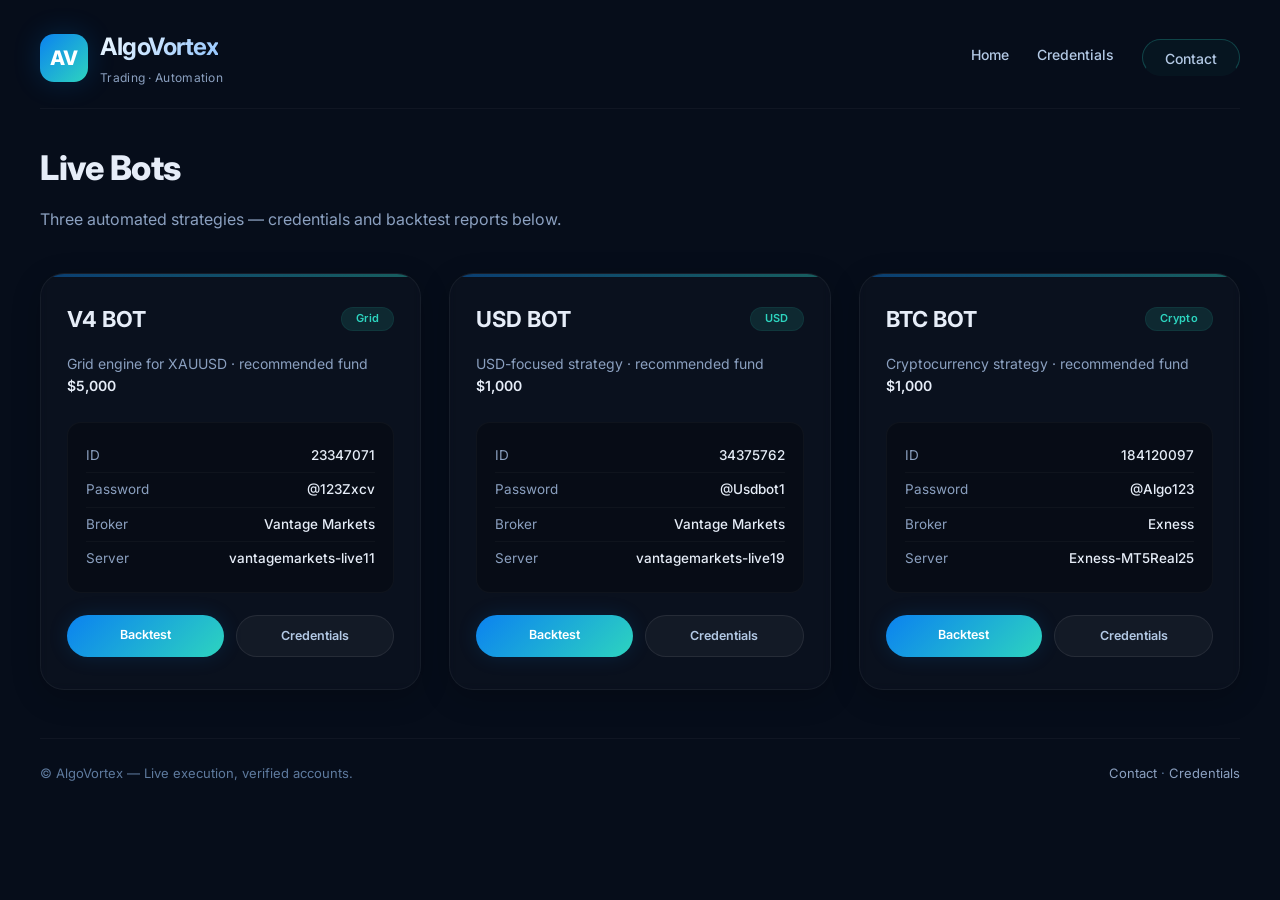
==== bots.html @ fb4f8235 "web" ====
<!DOCTYPE html>
<html lang="en">
<head>
  <meta charset="UTF-8">
  <meta name="viewport" content="width=device-width, initial-scale=1.0">
  <title>AlgoVortex · Bots</title>
  <link href="https://fonts.googleapis.com/css2?family=Inter:wght@300;400;600;700;800&display=swap" rel="stylesheet">
  <style>
    * {
      margin: 0;
      padding: 0;
      box-sizing: border-box;
    }

    body {
      background: #060d1a;
      color: #e6edf8;
      font-family: 'Inter', sans-serif;
      line-height: 1.6;
      padding: 0 20px 40px;
      min-height: 100vh;
      display: flex;
      flex-direction: column;
    }

    .container {
      max-width: 1200px;
      margin: 0 auto;
      width: 100%;
      flex: 1;
    }

    /* header / nav */
    .header {
      display: flex;
      align-items: center;
      justify-content: space-between;
      padding: 28px 0 20px;
      border-bottom: 1px solid rgba(255, 255, 255, 0.04);
      flex-wrap: wrap;
      gap: 16px;
    }

    .brand {
      display: flex;
      align-items: center;
      gap: 12px;
    }

    .brand-icon {
      width: 48px;
      height: 48px;
      background: linear-gradient(135deg, #0b82f0, #2dd4bf);
      border-radius: 14px;
      display: flex;
      align-items: center;
      justify-content: center;
      font-weight: 800;
      font-size: 20px;
      color: #fff;
      box-shadow: 0 0 28px rgba(11, 130, 240, 0.2);
    }

    .brand-text {
      font-weight: 700;
      font-size: 24px;
      letter-spacing: -0.5px;
      background: linear-gradient(135deg, #f0f9ff, #93c5fd);
      -webkit-background-clip: text;
      -webkit-text-fill-color: transparent;
      background-clip: text;
    }

    .brand-sub {
      font-size: 12px;
      color: #8ba0c0;
      display: block;
      margin-top: 2px;
      letter-spacing: 0.3px;
      -webkit-text-fill-color: #8ba0c0;
    }

    .nav-links {
      display: flex;
      gap: 28px;
      align-items: center;
      flex-wrap: wrap;
    }

    .nav-links a {
      color: #b3c9e5;
      text-decoration: none;
      font-weight: 500;
      font-size: 14px;
      transition: 0.2s;
      border-bottom: 2px solid transparent;
      padding-bottom: 4px;
    }

    .nav-links a:hover {
      color: #fff;
      border-bottom-color: #2dd4bf;
    }

    .btn-outline {
      border: 1px solid rgba(45, 212, 191, 0.25);
      padding: 8px 22px;
      border-radius: 40px;
      font-weight: 600;
      font-size: 13px;
      background: rgba(45, 212, 191, 0.04);
      transition: 0.2s;
    }

    .btn-outline:hover {
      background: rgba(45, 212, 191, 0.12);
      border-color: #2dd4bf;
      color: #fff;
    }

    /* page title */
    .page-title {
      font-size: 34px;
      font-weight: 800;
      margin: 32px 0 12px;
      letter-spacing: -0.5px;
    }

    .page-sub {
      color: #8ba0c0;
      font-size: 16px;
      margin-bottom: 40px;
    }

    /* bots grid */
    .bots-grid {
      display: grid;
      grid-template-columns: repeat(3, 1fr);
      gap: 28px;
      margin-bottom: 48px;
    }

    .bot-card {
      background: rgba(255, 255, 255, 0.02);
      border: 1px solid rgba(255, 255, 255, 0.05);
      border-radius: 24px;
      padding: 28px 26px 32px;
      transition: 0.3s;
      backdrop-filter: blur(4px);
      box-shadow: 0 8px 30px rgba(0, 0, 0, 0.2);
      display: flex;
      flex-direction: column;
      position: relative;
      overflow: hidden;
    }

    .bot-card::before {
      content: '';
      position: absolute;
      top: 0;
      left: 0;
      right: 0;
      height: 3px;
      background: linear-gradient(90deg, #0b82f0, #2dd4bf);
      opacity: 0.4;
      transition: 0.3s;
    }

    .bot-card:hover {
      transform: translateY(-6px);
      border-color: rgba(45, 212, 191, 0.15);
      box-shadow: 0 20px 50px rgba(0, 0, 0, 0.3);
    }

    .bot-card:hover::before {
      opacity: 1;
    }

    .bot-header {
      display: flex;
      align-items: center;
      justify-content: space-between;
      margin-bottom: 6px;
    }

    .bot-name {
      font-size: 22px;
      font-weight: 700;
    }

    .bot-badge {
      font-size: 11px;
      font-weight: 600;
      background: rgba(45, 212, 191, 0.12);
      color: #2dd4bf;
      padding: 2px 14px;
      border-radius: 40px;
      letter-spacing: 0.3px;
      border: 1px solid rgba(45, 212, 191, 0.08);
    }

    .bot-desc {
      color: #8ba0c0;
      font-size: 14px;
      margin: 10px 0 18px;
    }

    .bot-desc strong {
      color: #e6edf8;
      font-weight: 600;
    }

    .cred-list {
      list-style: none;
      font-size: 13.5px;
      background: rgba(0, 0, 0, 0.25);
      border-radius: 14px;
      padding: 16px 18px;
      margin: 6px 0 22px;
      border: 1px solid rgba(255, 255, 255, 0.03);
    }

    .cred-list li {
      display: flex;
      justify-content: space-between;
      padding: 6px 0;
      border-bottom: 1px solid rgba(255, 255, 255, 0.03);
    }

    .cred-list li:last-child {
      border-bottom: none;
    }

    .cred-list .label {
      color: #8ba0c0;
    }

    .cred-list .value {
      font-weight: 500;
      font-family: 'Inter', monospace;
      color: #e6edf8;
    }

    .bot-footer {
      margin-top: auto;
      display: flex;
      gap: 12px;
      flex-wrap: wrap;
    }

    .btn-sm {
      padding: 10px 18px;
      border-radius: 40px;
      font-weight: 600;
      font-size: 12.5px;
      border: none;
      cursor: pointer;
      transition: 0.2s;
      text-decoration: none;
      display: inline-block;
      text-align: center;
      flex: 1;
    }

    .btn-primary {
      background: linear-gradient(135deg, #0b82f0, #2dd4bf);
      color: #fff;
      box-shadow: 0 0 20px rgba(11, 130, 240, 0.15);
    }

    .btn-primary:hover {
      box-shadow: 0 0 32px rgba(11, 130, 240, 0.3);
      transform: scale(1.02);
    }

    .btn-outline-light {
      background: rgba(255, 255, 255, 0.04);
      border: 1px solid rgba(255, 255, 255, 0.08);
      color: #b3c9e5;
    }

    .btn-outline-light:hover {
      background: rgba(255, 255, 255, 0.08);
      color: #fff;
    }

    /* footer */
    .footer {
      margin-top: 20px;
      padding: 24px 0 10px;
      border-top: 1px solid rgba(255, 255, 255, 0.04);
      display: flex;
      justify-content: space-between;
      flex-wrap: wrap;
      gap: 16px;
      font-size: 13px;
      color: #5e7a9e;
    }

    .footer a {
      color: #8ba0c0;
      text-decoration: none;
    }

    .footer a:hover {
      color: #fff;
    }

    /* responsive */
    @media (max-width: 900px) {
      .bots-grid {
        grid-template-columns: 1fr 1fr;
      }
    }

    @media (max-width: 640px) {
      .bots-grid {
        grid-template-columns: 1fr;
      }

      .header {
        flex-direction: column;
        align-items: flex-start;
      }

      .nav-links {
        width: 100%;
        justify-content: flex-start;
        gap: 16px;
      }

      .brand-text {
        font-size: 20px;
      }

      .page-title {
        font-size: 28px;
      }
    }
  </style>
</head>
<body>
<div class="container">

  <!-- header -->
  <header class="header">
    <div class="brand">
      <div class="brand-icon">AV</div>
      <div>
        <span class="brand-text">AlgoVortex</span>
        <span class="brand-sub">Trading · Automation</span>
      </div>
    </div>
    <div class="nav-links">
      <a href="index.html">Home</a>
      <a href="CREDENTIAL.html">Credentials</a>
      <a href="CONTACT.html" class="btn-outline">Contact</a>
    </div>
  </header>

  <!-- page title -->
  <h1 class="page-title">Live Bots</h1>
  <p class="page-sub">Three automated strategies — credentials and backtest reports below.</p>

  <!-- BOTS GRID -->
  <div class="bots-grid">

    <!-- V4 BOT -->
    <div class="bot-card">
      <div class="bot-header">
        <span class="bot-name">V4 BOT</span>
        <span class="bot-badge">Grid</span>
      </div>
      <div class="bot-desc">Grid engine for XAUUSD · recommended fund <strong>$5,000</strong></div>
      <ul class="cred-list">
        <li><span class="label">ID</span><span class="value">23347071</span></li>
        <li><span class="label">Password</span><span class="value">@123Zxcv</span></li>
        <li><span class="label">Broker</span><span class="value">Vantage Markets</span></li>
        <li><span class="label">Server</span><span class="value">vantagemarkets-live11</span></li>
      </ul>
      <div class="bot-footer">
        <a href="backtest_v4.html" class="btn-sm btn-primary">Backtest</a>
        <a href="CREDENTIAL.html" class="btn-sm btn-outline-light">Credentials</a>
      </div>
    </div>

    <!-- USD BOT -->
    <div class="bot-card">
      <div class="bot-header">
        <span class="bot-name">USD BOT</span>
        <span class="bot-badge">USD</span>
      </div>
      <div class="bot-desc">USD-focused strategy · recommended fund <strong>$1,000</strong></div>
      <ul class="cred-list">
        <li><span class="label">ID</span><span class="value">34375762</span></li>
        <li><span class="label">Password</span><span class="value">@Usdbot1</span></li>
        <li><span class="label">Broker</span><span class="value">Vantage Markets</span></li>
        <li><span class="label">Server</span><span class="value">vantagemarkets-live19</span></li>
      </ul>
      <div class="bot-footer">
        <a href="backtest_usd.html" class="btn-sm btn-primary">Backtest</a>
        <a href="CREDENTIAL.html" class="btn-sm btn-outline-light">Credentials</a>
      </div>
    </div>

    <!-- BTC BOT -->
    <div class="bot-card">
      <div class="bot-header">
        <span class="bot-name">BTC BOT</span>
        <span class="bot-badge">Crypto</span>
      </div>
      <div class="bot-desc">Cryptocurrency strategy · recommended fund <strong>$1,000</strong></div>
      <ul class="cred-list">
        <li><span class="label">ID</span><span class="value">184120097</span></li>
        <li><span class="label">Password</span><span class="value">@Algo123</span></li>
        <li><span class="label">Broker</span><span class="value">Exness</span></li>
        <li><span class="label">Server</span><span class="value">Exness-MT5Real25</span></li>
      </ul>
      <div class="bot-footer">
        <a href="backtest_btc.html" class="btn-sm btn-primary">Backtest</a>
        <a href="CREDENTIAL.html" class="btn-sm btn-outline-light">Credentials</a>
      </div>
    </div>
  </div>

  <!-- footer -->
  <footer class="footer">
    <span>© AlgoVortex — Live execution, verified accounts.</span>
    <span><a href="CONTACT.html">Contact</a> · <a href="CREDENTIAL.html">Credentials</a></span>
  </footer>

</div>
</body>
</html>
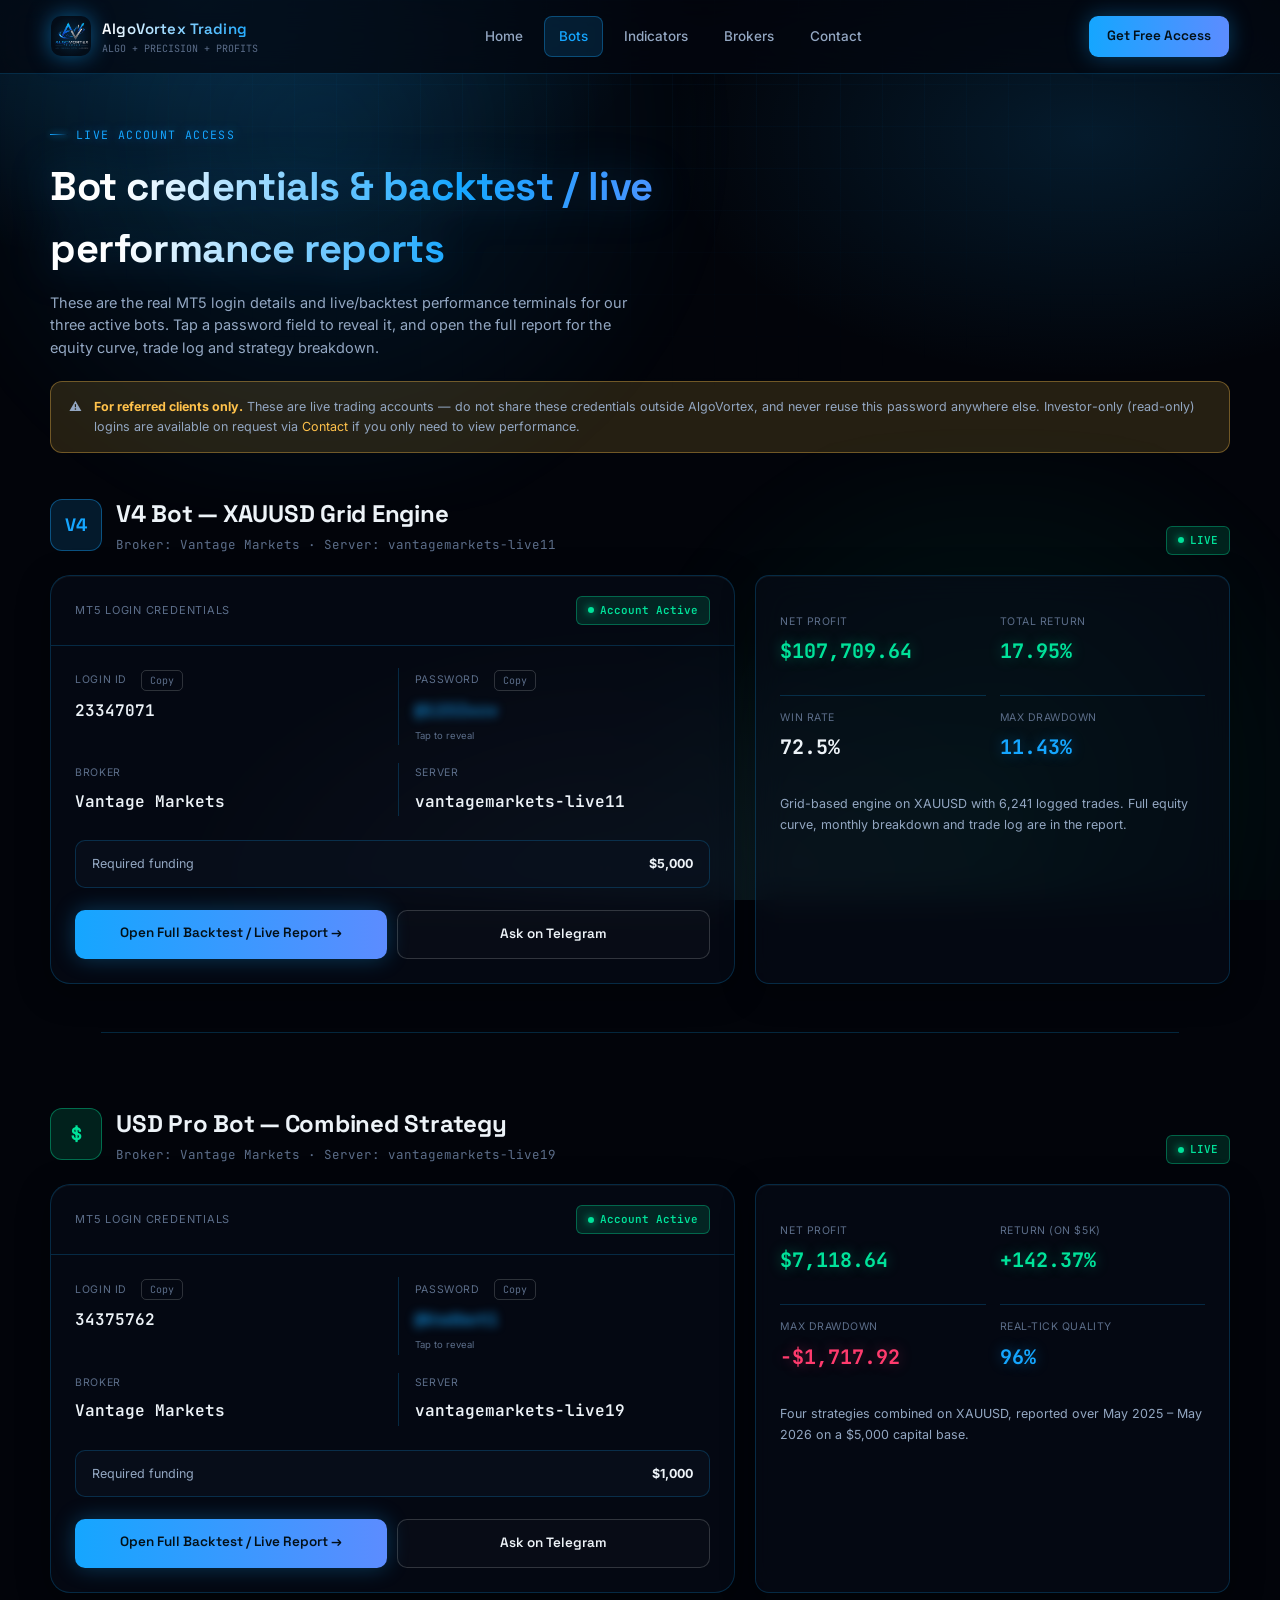
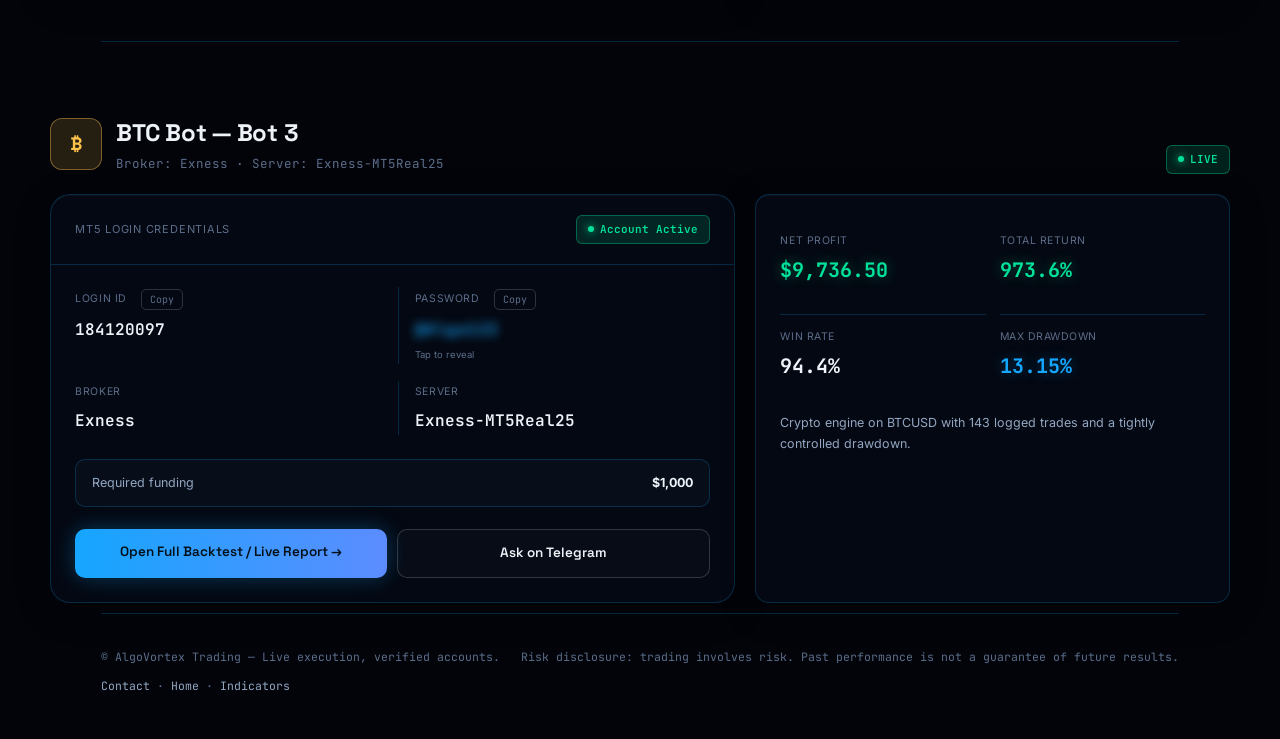
==== commit edc94d7e: "web complete" ====
--- a/bots.html
+++ b/bots.html
@@ -1,434 +1,307 @@
-<!DOCTYPE html>
+<!doctype html>
 <html lang="en">
 <head>
-  <meta charset="UTF-8">
-  <meta name="viewport" content="width=device-width, initial-scale=1.0">
-  <title>AlgoVortex · Bots</title>
-  <link href="https://fonts.googleapis.com/css2?family=Inter:wght@300;400;600;700;800&display=swap" rel="stylesheet">
-  <style>
-    * {
-      margin: 0;
-      padding: 0;
-      box-sizing: border-box;
-    }
-
-    body {
-      background: #060d1a;
-      color: #e6edf8;
-      font-family: 'Inter', sans-serif;
-      line-height: 1.6;
-      padding: 0 20px 40px;
-      min-height: 100vh;
-      display: flex;
-      flex-direction: column;
-    }
-
-    .container {
-      max-width: 1200px;
-      margin: 0 auto;
-      width: 100%;
-      flex: 1;
-    }
-
-    /* header / nav */
-    .header {
-      display: flex;
-      align-items: center;
-      justify-content: space-between;
-      padding: 28px 0 20px;
-      border-bottom: 1px solid rgba(255, 255, 255, 0.04);
-      flex-wrap: wrap;
-      gap: 16px;
-    }
-
-    .brand {
-      display: flex;
-      align-items: center;
-      gap: 12px;
-    }
-
-    .brand-icon {
-      width: 48px;
-      height: 48px;
-      background: linear-gradient(135deg, #0b82f0, #2dd4bf);
-      border-radius: 14px;
-      display: flex;
-      align-items: center;
-      justify-content: center;
-      font-weight: 800;
-      font-size: 20px;
-      color: #fff;
-      box-shadow: 0 0 28px rgba(11, 130, 240, 0.2);
-    }
-
-    .brand-text {
-      font-weight: 700;
-      font-size: 24px;
-      letter-spacing: -0.5px;
-      background: linear-gradient(135deg, #f0f9ff, #93c5fd);
-      -webkit-background-clip: text;
-      -webkit-text-fill-color: transparent;
-      background-clip: text;
-    }
-
-    .brand-sub {
-      font-size: 12px;
-      color: #8ba0c0;
-      display: block;
-      margin-top: 2px;
-      letter-spacing: 0.3px;
-      -webkit-text-fill-color: #8ba0c0;
-    }
-
-    .nav-links {
-      display: flex;
-      gap: 28px;
-      align-items: center;
-      flex-wrap: wrap;
-    }
-
-    .nav-links a {
-      color: #b3c9e5;
-      text-decoration: none;
-      font-weight: 500;
-      font-size: 14px;
-      transition: 0.2s;
-      border-bottom: 2px solid transparent;
-      padding-bottom: 4px;
-    }
-
-    .nav-links a:hover {
-      color: #fff;
-      border-bottom-color: #2dd4bf;
-    }
-
-    .btn-outline {
-      border: 1px solid rgba(45, 212, 191, 0.25);
-      padding: 8px 22px;
-      border-radius: 40px;
-      font-weight: 600;
-      font-size: 13px;
-      background: rgba(45, 212, 191, 0.04);
-      transition: 0.2s;
-    }
-
-    .btn-outline:hover {
-      background: rgba(45, 212, 191, 0.12);
-      border-color: #2dd4bf;
-      color: #fff;
-    }
-
-    /* page title */
-    .page-title {
-      font-size: 34px;
-      font-weight: 800;
-      margin: 32px 0 12px;
-      letter-spacing: -0.5px;
-    }
-
-    .page-sub {
-      color: #8ba0c0;
-      font-size: 16px;
-      margin-bottom: 40px;
-    }
-
-    /* bots grid */
-    .bots-grid {
-      display: grid;
-      grid-template-columns: repeat(3, 1fr);
-      gap: 28px;
-      margin-bottom: 48px;
-    }
-
-    .bot-card {
-      background: rgba(255, 255, 255, 0.02);
-      border: 1px solid rgba(255, 255, 255, 0.05);
-      border-radius: 24px;
-      padding: 28px 26px 32px;
-      transition: 0.3s;
-      backdrop-filter: blur(4px);
-      box-shadow: 0 8px 30px rgba(0, 0, 0, 0.2);
-      display: flex;
-      flex-direction: column;
-      position: relative;
-      overflow: hidden;
-    }
-
-    .bot-card::before {
-      content: '';
-      position: absolute;
-      top: 0;
-      left: 0;
-      right: 0;
-      height: 3px;
-      background: linear-gradient(90deg, #0b82f0, #2dd4bf);
-      opacity: 0.4;
-      transition: 0.3s;
-    }
-
-    .bot-card:hover {
-      transform: translateY(-6px);
-      border-color: rgba(45, 212, 191, 0.15);
-      box-shadow: 0 20px 50px rgba(0, 0, 0, 0.3);
-    }
-
-    .bot-card:hover::before {
-      opacity: 1;
-    }
-
-    .bot-header {
-      display: flex;
-      align-items: center;
-      justify-content: space-between;
-      margin-bottom: 6px;
-    }
-
-    .bot-name {
-      font-size: 22px;
-      font-weight: 700;
-    }
-
-    .bot-badge {
-      font-size: 11px;
-      font-weight: 600;
-      background: rgba(45, 212, 191, 0.12);
-      color: #2dd4bf;
-      padding: 2px 14px;
-      border-radius: 40px;
-      letter-spacing: 0.3px;
-      border: 1px solid rgba(45, 212, 191, 0.08);
-    }
-
-    .bot-desc {
-      color: #8ba0c0;
-      font-size: 14px;
-      margin: 10px 0 18px;
-    }
-
-    .bot-desc strong {
-      color: #e6edf8;
-      font-weight: 600;
-    }
-
-    .cred-list {
-      list-style: none;
-      font-size: 13.5px;
-      background: rgba(0, 0, 0, 0.25);
-      border-radius: 14px;
-      padding: 16px 18px;
-      margin: 6px 0 22px;
-      border: 1px solid rgba(255, 255, 255, 0.03);
-    }
-
-    .cred-list li {
-      display: flex;
-      justify-content: space-between;
-      padding: 6px 0;
-      border-bottom: 1px solid rgba(255, 255, 255, 0.03);
-    }
-
-    .cred-list li:last-child {
-      border-bottom: none;
-    }
-
-    .cred-list .label {
-      color: #8ba0c0;
-    }
-
-    .cred-list .value {
-      font-weight: 500;
-      font-family: 'Inter', monospace;
-      color: #e6edf8;
-    }
-
-    .bot-footer {
-      margin-top: auto;
-      display: flex;
-      gap: 12px;
-      flex-wrap: wrap;
-    }
-
-    .btn-sm {
-      padding: 10px 18px;
-      border-radius: 40px;
-      font-weight: 600;
-      font-size: 12.5px;
-      border: none;
-      cursor: pointer;
-      transition: 0.2s;
-      text-decoration: none;
-      display: inline-block;
-      text-align: center;
-      flex: 1;
-    }
-
-    .btn-primary {
-      background: linear-gradient(135deg, #0b82f0, #2dd4bf);
-      color: #fff;
-      box-shadow: 0 0 20px rgba(11, 130, 240, 0.15);
-    }
-
-    .btn-primary:hover {
-      box-shadow: 0 0 32px rgba(11, 130, 240, 0.3);
-      transform: scale(1.02);
-    }
-
-    .btn-outline-light {
-      background: rgba(255, 255, 255, 0.04);
-      border: 1px solid rgba(255, 255, 255, 0.08);
-      color: #b3c9e5;
-    }
-
-    .btn-outline-light:hover {
-      background: rgba(255, 255, 255, 0.08);
-      color: #fff;
-    }
-
-    /* footer */
-    .footer {
-      margin-top: 20px;
-      padding: 24px 0 10px;
-      border-top: 1px solid rgba(255, 255, 255, 0.04);
-      display: flex;
-      justify-content: space-between;
-      flex-wrap: wrap;
-      gap: 16px;
-      font-size: 13px;
-      color: #5e7a9e;
-    }
-
-    .footer a {
-      color: #8ba0c0;
-      text-decoration: none;
-    }
-
-    .footer a:hover {
-      color: #fff;
-    }
-
-    /* responsive */
-    @media (max-width: 900px) {
-      .bots-grid {
-        grid-template-columns: 1fr 1fr;
-      }
-    }
-
-    @media (max-width: 640px) {
-      .bots-grid {
-        grid-template-columns: 1fr;
-      }
-
-      .header {
-        flex-direction: column;
-        align-items: flex-start;
-      }
-
-      .nav-links {
-        width: 100%;
-        justify-content: flex-start;
-        gap: 16px;
-      }
-
-      .brand-text {
-        font-size: 20px;
-      }
-
-      .page-title {
-        font-size: 28px;
-      }
-    }
-  </style>
+<meta charset="UTF-8">
+<meta name="viewport" content="width=device-width, initial-scale=1.0">
+<title>Live Bots &amp; Credentials — AlgoVortex Trading</title>
+<meta name="description" content="Live account credentials and backtest / performance reports for AlgoVortex Trading's three automated bots.">
+<link rel="icon" type="image/png" href="assets/logo.png">
+<link rel="preconnect" href="https://fonts.googleapis.com">
+<link href="https://fonts.googleapis.com/css2?family=Space+Grotesk:wght@400;500;600;700&family=Inter:wght@400;500;600;700&family=JetBrains+Mono:wght@400;500;600;700&display=swap" rel="stylesheet">
+<link rel="stylesheet" href="assets/theme.css">
+<style>
+  .page-head{padding:52px 0 8px;}
+  .page-head h1{font-size:clamp(28px,4vw,40px);max-width:680px;
+    background:linear-gradient(90deg,#fff 10%,var(--blue) 60%,var(--purple) 100%);
+    -webkit-background-clip:text;background-clip:text;color:transparent;
+    filter:drop-shadow(0 0 22px rgba(21,166,255,.25));}
+  .page-head p{color:var(--text-dim);font-size:14.5px;margin-top:12px;max-width:600px;}
+  .warn-note{
+    margin-top:22px;display:flex;gap:12px;align-items:flex-start;padding:15px 18px;border-radius:12px;
+    background:var(--gold-soft);border:1px solid rgba(255,194,75,.35);color:var(--text-dim);font-size:12.5px;line-height:1.6;
+  }
+  .warn-note b{color:var(--gold);}
+
+  .bot-block{padding:34px 0 10px;scroll-margin-top:90px;}
+  .bot-head{display:flex;justify-content:space-between;align-items:flex-end;flex-wrap:wrap;gap:14px;margin-bottom:20px;}
+  .bot-head .titles{display:flex;align-items:center;gap:14px;}
+  .bot-icon{width:52px;height:52px;border-radius:12px;display:flex;align-items:center;justify-content:center;font-family:'Space Grotesk';font-weight:700;font-size:18px;flex-shrink:0;}
+  .bot-head h2{font-size:24px;}
+  .bot-head .sub{font-size:12.5px;color:var(--text-faint);font-family:'JetBrains Mono',monospace;margin-top:3px;}
+  .badge-live{font-family:'JetBrains Mono',monospace;font-size:11px;font-weight:600;background:var(--green-soft);color:var(--green);border:1px solid rgba(0,226,154,.35);padding:5px 11px;border-radius:6px;display:flex;align-items:center;gap:6px;}
+  .badge-live .d{width:6px;height:6px;border-radius:50%;background:var(--green);box-shadow:0 0 8px var(--green);animation:pulse 1.8s ease-in-out infinite;}
+  @keyframes pulse{0%,100%{opacity:1}50%{opacity:.35}}
+
+  .bot-layout{display:grid;grid-template-columns:1.3fr .9fr;gap:20px;align-items:start;}
+
+  .cred-card{border-radius:var(--radius-lg);overflow:hidden;}
+  .cred-top{padding:20px 24px;border-bottom:1px solid var(--border);display:flex;justify-content:space-between;align-items:center;flex-wrap:wrap;gap:10px;}
+  .cred-top .label{font-size:11px;color:var(--text-faint);text-transform:uppercase;letter-spacing:.07em;}
+  .cred-grid{display:grid;grid-template-columns:1fr 1fr;padding:22px 24px 24px;gap:18px 10px;}
+  .c-field{padding:2px 16px;border-left:1px solid var(--border);}
+  .c-field:nth-child(odd){border-left:none;padding-left:0;}
+  .c-field .k{font-size:10.5px;color:var(--text-faint);text-transform:uppercase;letter-spacing:.06em;margin-bottom:8px;display:flex;align-items:center;gap:6px;}
+  .c-field .v{font-family:'JetBrains Mono',monospace;font-size:16px;font-weight:600;word-break:break-all;}
+  .c-field .v.pw{color:var(--btc);letter-spacing:.03em;filter:blur(5px);transition:filter .2s;cursor:pointer;user-select:none;}
+  .c-field .v.pw.revealed{filter:blur(0);}
+  .reveal-hint{font-size:9.5px;color:var(--text-faint);margin-top:5px;}
+  .copy-btn{background:none;border:1px solid var(--border-2);color:var(--text-faint);padding:3px 8px;border-radius:5px;font-size:10px;font-family:'JetBrains Mono',monospace;cursor:pointer;transition:.15s;margin-left:8px;}
+  .copy-btn:hover{border-color:var(--btc);color:var(--btc);}
+  .fund-strip{margin:0 24px 22px;background:var(--panel-2);border:1px solid var(--border);border-radius:10px;padding:13px 16px;font-size:12.5px;color:var(--text-dim);display:flex;justify-content:space-between;flex-wrap:wrap;gap:8px;}
+  .fund-strip b{color:var(--text);}
+  .cred-actions{display:flex;gap:10px;padding:0 24px 24px;flex-wrap:wrap;}
+  .report-btn{
+    flex:1;min-width:200px;text-align:center;font-family:'Space Grotesk',sans-serif;font-weight:600;font-size:13.5px;
+    background:linear-gradient(90deg,var(--btc),var(--purple));color:#031018;padding:13px;border-radius:10px;
+    box-shadow:0 0 22px rgba(21,166,255,.3);transition:.2s;
+  }
+  .report-btn:hover{transform:translateY(-2px);box-shadow:0 0 30px rgba(21,166,255,.45);}
+  .telegram-btn{flex:1;min-width:160px;text-align:center;font-family:'Space Grotesk',sans-serif;font-weight:600;font-size:13.5px;background:rgba(255,255,255,.02);border:1px solid var(--border-2);color:var(--text);padding:13px;border-radius:10px;}
+  .telegram-btn:hover{border-color:var(--btc);color:var(--btc);}
+
+  .stat-card2{padding:24px;height:100%;}
+  .stat-card2 .k-row{display:grid;grid-template-columns:1fr 1fr;gap:14px;}
+  .k-mini{padding:14px 0;border-top:1px solid var(--border);}
+  .k-mini:nth-child(-n+2){border-top:none;}
+  .k-mini .kl{font-size:10.5px;color:var(--text-faint);text-transform:uppercase;letter-spacing:.05em;margin-bottom:6px;}
+  .k-mini .kv{font-family:'JetBrains Mono',monospace;font-size:20px;font-weight:700;}
+  .k-mini .kv.green{color:var(--green);text-shadow:0 0 14px rgba(0,226,154,.4);}
+  .k-mini .kv.red{color:var(--red);text-shadow:0 0 14px rgba(255,59,110,.35);}
+  .k-mini .kv.btc{color:var(--btc);text-shadow:0 0 14px rgba(21,166,255,.4);}
+  .strategy-note{margin-top:16px;font-size:12.5px;color:var(--text-dim);line-height:1.7;}
+
+  hr.divider{border:none;border-top:1px solid var(--border);margin:38px 0;}
+
+  @media (max-width:900px){
+    .bot-layout{grid-template-columns:1fr;}
+    .cred-grid{grid-template-columns:1fr;}
+    .c-field{border-left:none;padding-left:0;}
+  }
+</style>
 </head>
 <body>
-<div class="container">
-
-  <!-- header -->
-  <header class="header">
-    <div class="brand">
-      <div class="brand-icon">AV</div>
+<div class="bg-fx"><div class="grid-overlay"></div></div>
+
+<header class="topbar">
+  <a href="index.html" class="brand">
+    <div class="brand-mark"><img src="assets/logo.png" alt="AlgoVortex logo"></div>
+    <div>
+      <div class="brand-name">AlgoVortex Trading</div>
+      <div class="brand-sub">ALGO + PRECISION + PROFITS</div>
+    </div>
+  </a>
+  <nav class="nav-links">
+    <a href="index.html">Home</a>
+    <a href="bots.html" class="current">Bots</a>
+    <a href="indicators.html">Indicators</a>
+    <a href="index.html#brokers">Brokers</a>
+    <a href="CONTACT.html">Contact</a>
+  </nav>
+  <a class="nav-cta" href="CONTACT.html">Get Free Access</a>
+</header>
+
+<div class="wrap page-head">
+  <div class="kicker">Live account access</div>
+  <h1>Bot credentials &amp; backtest / live performance reports</h1>
+  <p>These are the real MT5 login details and live/backtest performance terminals for our three active bots. Tap a password field to reveal it, and open the full report for the equity curve, trade log and strategy breakdown.</p>
+  <div class="warn-note">⚠️ <span><b>For referred clients only.</b> These are live trading accounts — do not share these credentials outside AlgoVortex, and never reuse this password anywhere else. Investor-only (read-only) logins are available on request via <a href="CONTACT.html" style="color:var(--gold)">Contact</a> if you only need to view performance.</span></div>
+</div>
+
+<!-- ============ V4 BOT ============ -->
+<section class="wrap bot-block" id="v4">
+  <div class="bot-head">
+    <div class="titles">
+      <div class="bot-icon" style="background:var(--btc-soft);border:1px solid rgba(21,166,255,.4);color:var(--btc);">V4</div>
       <div>
-        <span class="brand-text">AlgoVortex</span>
-        <span class="brand-sub">Trading · Automation</span>
-      </div>
-    </div>
-    <div class="nav-links">
-      <a href="index.html">Home</a>
-      <a href="CREDENTIAL.html">Credentials</a>
-      <a href="CONTACT.html" class="btn-outline">Contact</a>
-    </div>
-  </header>
-
-  <!-- page title -->
-  <h1 class="page-title">Live Bots</h1>
-  <p class="page-sub">Three automated strategies — credentials and backtest reports below.</p>
-
-  <!-- BOTS GRID -->
-  <div class="bots-grid">
-
-    <!-- V4 BOT -->
-    <div class="bot-card">
-      <div class="bot-header">
-        <span class="bot-name">V4 BOT</span>
-        <span class="bot-badge">Grid</span>
-      </div>
-      <div class="bot-desc">Grid engine for XAUUSD · recommended fund <strong>$5,000</strong></div>
-      <ul class="cred-list">
-        <li><span class="label">ID</span><span class="value">23347071</span></li>
-        <li><span class="label">Password</span><span class="value">@123Zxcv</span></li>
-        <li><span class="label">Broker</span><span class="value">Vantage Markets</span></li>
-        <li><span class="label">Server</span><span class="value">vantagemarkets-live11</span></li>
-      </ul>
-      <div class="bot-footer">
-        <a href="backtest_v4.html" class="btn-sm btn-primary">Backtest</a>
-        <a href="CREDENTIAL.html" class="btn-sm btn-outline-light">Credentials</a>
-      </div>
-    </div>
-
-    <!-- USD BOT -->
-    <div class="bot-card">
-      <div class="bot-header">
-        <span class="bot-name">USD BOT</span>
-        <span class="bot-badge">USD</span>
-      </div>
-      <div class="bot-desc">USD-focused strategy · recommended fund <strong>$1,000</strong></div>
-      <ul class="cred-list">
-        <li><span class="label">ID</span><span class="value">34375762</span></li>
-        <li><span class="label">Password</span><span class="value">@Usdbot1</span></li>
-        <li><span class="label">Broker</span><span class="value">Vantage Markets</span></li>
-        <li><span class="label">Server</span><span class="value">vantagemarkets-live19</span></li>
-      </ul>
-      <div class="bot-footer">
-        <a href="backtest_usd.html" class="btn-sm btn-primary">Backtest</a>
-        <a href="CREDENTIAL.html" class="btn-sm btn-outline-light">Credentials</a>
-      </div>
-    </div>
-
-    <!-- BTC BOT -->
-    <div class="bot-card">
-      <div class="bot-header">
-        <span class="bot-name">BTC BOT</span>
-        <span class="bot-badge">Crypto</span>
-      </div>
-      <div class="bot-desc">Cryptocurrency strategy · recommended fund <strong>$1,000</strong></div>
-      <ul class="cred-list">
-        <li><span class="label">ID</span><span class="value">184120097</span></li>
-        <li><span class="label">Password</span><span class="value">@Algo123</span></li>
-        <li><span class="label">Broker</span><span class="value">Exness</span></li>
-        <li><span class="label">Server</span><span class="value">Exness-MT5Real25</span></li>
-      </ul>
-      <div class="bot-footer">
-        <a href="backtest_btc.html" class="btn-sm btn-primary">Backtest</a>
-        <a href="CREDENTIAL.html" class="btn-sm btn-outline-light">Credentials</a>
-      </div>
-    </div>
-  </div>
-
-  <!-- footer -->
-  <footer class="footer">
-    <span>© AlgoVortex — Live execution, verified accounts.</span>
-    <span><a href="CONTACT.html">Contact</a> · <a href="CREDENTIAL.html">Credentials</a></span>
+        <h2>V4 Bot — XAUUSD Grid Engine</h2>
+        <div class="sub">Broker: Vantage Markets · Server: vantagemarkets-live11</div>
+      </div>
+    </div>
+    <span class="badge-live"><span class="d"></span>LIVE</span>
+  </div>
+
+  <div class="bot-layout">
+    <div class="panel cred-card">
+      <div class="cred-top">
+        <span class="label">MT5 Login Credentials</span>
+        <span class="badge-live"><span class="d"></span>Account Active</span>
+      </div>
+      <div class="cred-grid">
+        <div class="c-field">
+          <div class="k">Login ID <button class="copy-btn" onclick="copyText('23347071',this)">Copy</button></div>
+          <div class="v">23347071</div>
+        </div>
+        <div class="c-field">
+          <div class="k">Password <button class="copy-btn" onclick="copyText('@123Zxcv',this)">Copy</button></div>
+          <div class="v pw" onclick="this.classList.toggle('revealed')">@123Zxcv</div>
+          <div class="reveal-hint">Tap to reveal</div>
+        </div>
+        <div class="c-field">
+          <div class="k">Broker</div>
+          <div class="v">Vantage Markets</div>
+        </div>
+        <div class="c-field">
+          <div class="k">Server</div>
+          <div class="v">vantagemarkets-live11</div>
+        </div>
+      </div>
+      <div class="fund-strip"><span>Required funding</span><b>$5,000</b></div>
+      <div class="cred-actions">
+        <a class="report-btn" href="V4_BOT.html">Open Full Backtest / Live Report →</a>
+        <a class="telegram-btn" href="https://t.me/+CesxwJ2XW11OGM1" target="_blank" rel="noopener">Ask on Telegram</a>
+      </div>
+    </div>
+
+    <div class="panel stat-card2">
+      <div class="k-row">
+        <div class="k-mini"><div class="kl">Net profit</div><div class="kv green">$107,709.64</div></div>
+        <div class="k-mini"><div class="kl">Total return</div><div class="kv green">17.95%</div></div>
+        <div class="k-mini"><div class="kl">Win rate</div><div class="kv">72.5%</div></div>
+        <div class="k-mini"><div class="kl">Max drawdown</div><div class="kv btc">11.43%</div></div>
+      </div>
+      <div class="strategy-note">Grid-based engine on XAUUSD with 6,241 logged trades. Full equity curve, monthly breakdown and trade log are in the report.</div>
+    </div>
+  </div>
+</section>
+
+<div class="wrap"><hr class="divider"></div>
+
+<!-- ============ USD BOT ============ -->
+<section class="wrap bot-block" id="usd">
+  <div class="bot-head">
+    <div class="titles">
+      <div class="bot-icon" style="background:var(--green-soft);border:1px solid rgba(0,226,154,.4);color:var(--green);">$</div>
+      <div>
+        <h2>USD Pro Bot — Combined Strategy</h2>
+        <div class="sub">Broker: Vantage Markets · Server: vantagemarkets-live19</div>
+      </div>
+    </div>
+    <span class="badge-live"><span class="d"></span>LIVE</span>
+  </div>
+
+  <div class="bot-layout">
+    <div class="panel cred-card">
+      <div class="cred-top">
+        <span class="label">MT5 Login Credentials</span>
+        <span class="badge-live"><span class="d"></span>Account Active</span>
+      </div>
+      <div class="cred-grid">
+        <div class="c-field">
+          <div class="k">Login ID <button class="copy-btn" onclick="copyText('34375762',this)">Copy</button></div>
+          <div class="v">34375762</div>
+        </div>
+        <div class="c-field">
+          <div class="k">Password <button class="copy-btn" onclick="copyText('@Usdbot1',this)">Copy</button></div>
+          <div class="v pw" onclick="this.classList.toggle('revealed')">@Usdbot1</div>
+          <div class="reveal-hint">Tap to reveal</div>
+        </div>
+        <div class="c-field">
+          <div class="k">Broker</div>
+          <div class="v">Vantage Markets</div>
+        </div>
+        <div class="c-field">
+          <div class="k">Server</div>
+          <div class="v">vantagemarkets-live19</div>
+        </div>
+      </div>
+      <div class="fund-strip"><span>Required funding</span><b>$1,000</b></div>
+      <div class="cred-actions">
+        <a class="report-btn" href="USD_BOT.html">Open Full Backtest / Live Report →</a>
+        <a class="telegram-btn" href="https://t.me/+CesxwJ2XW11OGM1" target="_blank" rel="noopener">Ask on Telegram</a>
+      </div>
+    </div>
+
+    <div class="panel stat-card2">
+      <div class="k-row">
+        <div class="k-mini"><div class="kl">Net profit</div><div class="kv green">$7,118.64</div></div>
+        <div class="k-mini"><div class="kl">Return (on $5K)</div><div class="kv green">+142.37%</div></div>
+        <div class="k-mini"><div class="kl">Max drawdown</div><div class="kv red">-$1,717.92</div></div>
+        <div class="k-mini"><div class="kl">Real-tick quality</div><div class="kv btc">96%</div></div>
+      </div>
+      <div class="strategy-note">Four strategies combined on XAUUSD, reported over May 2025 – May 2026 on a $5,000 capital base.</div>
+    </div>
+  </div>
+</section>
+
+<div class="wrap"><hr class="divider"></div>
+
+<!-- ============ BTC BOT ============ -->
+<section class="wrap bot-block" id="btc">
+  <div class="bot-head">
+    <div class="titles">
+      <div class="bot-icon" style="background:var(--gold-soft);border:1px solid rgba(255,194,75,.4);color:var(--gold);">₿</div>
+      <div>
+        <h2>BTC Bot — Bot 3</h2>
+        <div class="sub">Broker: Exness · Server: Exness-MT5Real25</div>
+      </div>
+    </div>
+    <span class="badge-live"><span class="d"></span>LIVE</span>
+  </div>
+
+  <div class="bot-layout">
+    <div class="panel cred-card">
+      <div class="cred-top">
+        <span class="label">MT5 Login Credentials</span>
+        <span class="badge-live"><span class="d"></span>Account Active</span>
+      </div>
+      <div class="cred-grid">
+        <div class="c-field">
+          <div class="k">Login ID <button class="copy-btn" onclick="copyText('184120097',this)">Copy</button></div>
+          <div class="v">184120097</div>
+        </div>
+        <div class="c-field">
+          <div class="k">Password <button class="copy-btn" onclick="copyText('@Algo123',this)">Copy</button></div>
+          <div class="v pw" onclick="this.classList.toggle('revealed')">@Algo123</div>
+          <div class="reveal-hint">Tap to reveal</div>
+        </div>
+        <div class="c-field">
+          <div class="k">Broker</div>
+          <div class="v">Exness</div>
+        </div>
+        <div class="c-field">
+          <div class="k">Server</div>
+          <div class="v">Exness-MT5Real25</div>
+        </div>
+      </div>
+      <div class="fund-strip"><span>Required funding</span><b>$1,000</b></div>
+      <div class="cred-actions">
+        <a class="report-btn" href="BTC_BOT.html">Open Full Backtest / Live Report →</a>
+        <a class="telegram-btn" href="https://t.me/+CesxwJ2XW11OGM1" target="_blank" rel="noopener">Ask on Telegram</a>
+      </div>
+    </div>
+
+    <div class="panel stat-card2">
+      <div class="k-row">
+        <div class="k-mini"><div class="kl">Net profit</div><div class="kv green">$9,736.50</div></div>
+        <div class="k-mini"><div class="kl">Total return</div><div class="kv green">973.6%</div></div>
+        <div class="k-mini"><div class="kl">Win rate</div><div class="kv">94.4%</div></div>
+        <div class="k-mini"><div class="kl">Max drawdown</div><div class="kv btc">13.15%</div></div>
+      </div>
+      <div class="strategy-note">Crypto engine on BTCUSD with 143 logged trades and a tightly controlled drawdown.</div>
+    </div>
+  </div>
+</section>
+
+<div class="wrap" style="padding-bottom:20px;">
+  <footer class="foot">
+    <span>© AlgoVortex Trading — Live execution, verified accounts.</span>
+    <span>Risk disclosure: trading involves risk. Past performance is not a guarantee of future results.</span>
+    <span><a href="CONTACT.html">Contact</a> · <a href="index.html">Home</a> · <a href="indicators.html">Indicators</a></span>
   </footer>
-
 </div>
+
+<script>
+  function copyText(txt, btn){
+    navigator.clipboard.writeText(txt).then(()=>{
+      const old = btn.textContent; btn.textContent='Copied';
+      setTimeout(()=>btn.textContent=old,1200);
+    });
+  }
+  // Auto-scroll to hash target with offset, and reveal card
+  if(location.hash){
+    const el = document.querySelector(location.hash);
+    if(el){ setTimeout(()=>el.scrollIntoView({behavior:'smooth',block:'start'}),100); }
+  }
+</script>
 </body>
-</html>+</html>
--- a/assets/theme.css
+++ b/assets/theme.css
@@ -0,0 +1,152 @@
+/* ============================================================
+   AlgoVortex Trading — Shared Theme
+   Matches the Performance Terminal design language used across
+   the bot report pages (V4 / USD / BTC).
+   ============================================================ */
+:root{
+  --bg:#02040A;
+  --bg-1:#050A14;
+  --panel:rgba(8,14,26,0.55);
+  --panel-2:rgba(10,18,32,0.65);
+  --panel-glass:rgba(6,10,20,0.55);
+  --border:rgba(15,163,245,0.22);
+  --border-2:rgba(232,236,239,0.18);
+  --text:#EDF3F8;
+  --text-dim:#93A7C2;
+  --text-faint:#5C6E8A;
+  --btc:#15A6FF;
+  --btc-soft:rgba(21,166,255,0.14);
+  --green:#00E29A;
+  --green-soft:rgba(0,226,154,0.13);
+  --red:#FF3B6E;
+  --red-soft:rgba(255,59,110,0.14);
+  --blue:#15A6FF;
+  --blue-soft:rgba(21,166,255,0.14);
+  --purple:#5C8CFF;
+  --pink:#7FD4FF;
+  --gold:#FFC24B;
+  --gold-soft:rgba(255,194,75,0.14);
+  --silver:#E8ECEF;
+  --silver-dim:#8C97A6;
+  --radius-sm:8px;
+  --radius:14px;
+  --radius-lg:20px;
+}
+*{margin:0;padding:0;box-sizing:border-box;}
+html{scroll-behavior:smooth;}
+body{
+  background:
+    radial-gradient(ellipse 60% 50% at 15% 0%, rgba(21,166,255,.20), transparent 60%),
+    radial-gradient(ellipse 55% 45% at 85% 15%, rgba(21,166,255,.14), transparent 60%),
+    radial-gradient(ellipse 60% 50% at 50% 100%, rgba(127,212,255,.10), transparent 60%),
+    var(--bg);
+  background-attachment:fixed;
+  color:var(--text);
+  font-family:'Inter',-apple-system,sans-serif;
+  line-height:1.55;
+  -webkit-font-smoothing:antialiased;
+  overflow-x:hidden;
+  position:relative;
+  min-height:100vh;
+}
+.mono{font-family:'JetBrains Mono',monospace;}
+.display{font-family:'Space Grotesk',sans-serif;}
+a{color:inherit;text-decoration:none;}
+img{max-width:100%;display:block;}
+::selection{background:var(--btc-soft);color:var(--btc);}
+::-webkit-scrollbar{width:10px;height:10px;}
+::-webkit-scrollbar-track{background:transparent;}
+::-webkit-scrollbar-thumb{background:linear-gradient(180deg,var(--purple),var(--blue));border-radius:6px;}
+
+/* ============ BACKDROP FX ============ */
+.bg-fx{position:fixed;inset:0;z-index:0;pointer-events:none;overflow:hidden;}
+.bg-fx::before{
+  content:"";position:absolute;top:-25%;left:-15%;width:80%;height:80%;
+  background:radial-gradient(circle, rgba(21,166,255,0.12) 0%, transparent 65%);
+  filter:blur(20px);
+  animation:auroraDrift 22s ease-in-out infinite alternate;
+}
+.bg-fx::after{
+  content:"";position:absolute;bottom:-25%;right:-15%;width:75%;height:75%;
+  background:radial-gradient(circle, rgba(0,226,154,0.10) 0%, transparent 65%);
+  filter:blur(20px);
+  animation:auroraDrift 26s ease-in-out infinite alternate-reverse;
+}
+@keyframes auroraDrift{0%{transform:translate(0,0) scale(1);}100%{transform:translate(6%,4%) scale(1.15);}}
+.grid-overlay{
+  position:absolute;inset:0;
+  background-image:
+    linear-gradient(rgba(21,166,255,0.035) 1px, transparent 1px),
+    linear-gradient(90deg, rgba(21,166,255,0.035) 1px, transparent 1px);
+  background-size:42px 42px;
+  mask-image:radial-gradient(ellipse 80% 60% at 50% 0%, black 20%, transparent 75%);
+}
+@media (prefers-reduced-motion:reduce){
+  .bg-fx::before,.bg-fx::after{animation:none;}
+}
+
+/* ============ TOPBAR ============ */
+.topbar{
+  position:sticky;top:0;z-index:50;
+  display:flex;align-items:center;justify-content:space-between;
+  padding:16px clamp(20px,4vw,52px);
+  background:rgba(3,6,14,.72);
+  backdrop-filter:blur(16px);-webkit-backdrop-filter:blur(16px);
+  border-bottom:1px solid var(--border);
+}
+.brand{display:flex;align-items:center;gap:11px;}
+.brand-mark{
+  width:40px;height:40px;border-radius:10px;flex-shrink:0;
+  display:flex;align-items:center;justify-content:center;overflow:hidden;
+  background:radial-gradient(circle, rgba(21,166,255,.18), transparent 70%);
+  box-shadow:0 0 22px rgba(21,166,255,.5);
+}
+.brand-mark img{width:100%;height:100%;object-fit:contain;}
+.brand-name{font-family:'Space Grotesk',sans-serif;font-weight:600;font-size:15px;letter-spacing:.01em;
+  background:linear-gradient(90deg,#fff,var(--blue));-webkit-background-clip:text;background-clip:text;color:transparent;}
+.brand-sub{font-size:10px;color:var(--text-faint);font-family:'JetBrains Mono',monospace;margin-top:1px;}
+.nav-links{display:flex;align-items:center;gap:6px;}
+.nav-links a{
+  font-size:13.5px;font-weight:500;color:var(--text-dim);padding:9px 14px;border-radius:8px;
+  transition:.15s;border:1px solid transparent;
+}
+.nav-links a:hover{color:var(--text);background:rgba(21,166,255,.08);}
+.nav-links a.current{color:var(--btc);background:var(--btc-soft);border-color:rgba(21,166,255,.35);}
+.nav-cta{
+  font-family:'Space Grotesk',sans-serif;font-weight:600;font-size:13.5px;
+  background:linear-gradient(90deg,var(--btc),var(--purple));color:#031018;
+  padding:10px 18px;border-radius:9px;border:none;cursor:pointer;
+  box-shadow:0 0 22px rgba(21,166,255,.35);transition:.2s;
+}
+.nav-cta:hover{transform:translateY(-1px);box-shadow:0 0 28px rgba(21,166,255,.5);}
+.burger{display:none;background:none;border:1px solid var(--border-2);color:var(--text);width:38px;height:38px;border-radius:8px;cursor:pointer;}
+
+/* ============ SHELL ============ */
+.wrap{max-width:1180px;margin:0 auto;padding:0 clamp(20px,4vw,52px);position:relative;z-index:1;}
+.section{padding:76px 0;}
+.section-tight{padding:44px 0;}
+.kicker{
+  font-family:'JetBrains Mono',monospace;font-size:11.5px;color:var(--btc);
+  text-transform:uppercase;letter-spacing:.12em;margin-bottom:12px;display:flex;align-items:center;gap:8px;
+  text-shadow:0 0 10px rgba(21,166,255,.5);
+}
+.kicker::before{content:"";width:18px;height:1px;background:linear-gradient(90deg,var(--btc),transparent);box-shadow:0 0 6px var(--btc);}
+h1,h2,h3,h4{font-family:'Space Grotesk',sans-serif;font-weight:700;letter-spacing:-.01em;}
+.panel{
+  background:var(--panel);border:1px solid var(--border);border-radius:var(--radius);
+  backdrop-filter:blur(16px);-webkit-backdrop-filter:blur(16px);
+  box-shadow:0 8px 32px rgba(0,0,0,.35), inset 0 1px 0 rgba(255,255,255,.04);
+  position:relative;
+}
+footer.foot{
+  padding:34px 0 24px;color:var(--text-faint);font-size:11.5px;font-family:'JetBrains Mono',monospace;
+  display:flex;justify-content:space-between;flex-wrap:wrap;gap:12px;border-top:1px solid var(--border);
+  position:relative;z-index:1;
+}
+footer.foot a{color:var(--text-dim);}
+footer.foot a:hover{color:var(--btc);}
+
+@media (max-width:860px){
+  .nav-links{display:none;}
+  .burger{display:flex;align-items:center;justify-content:center;}
+}
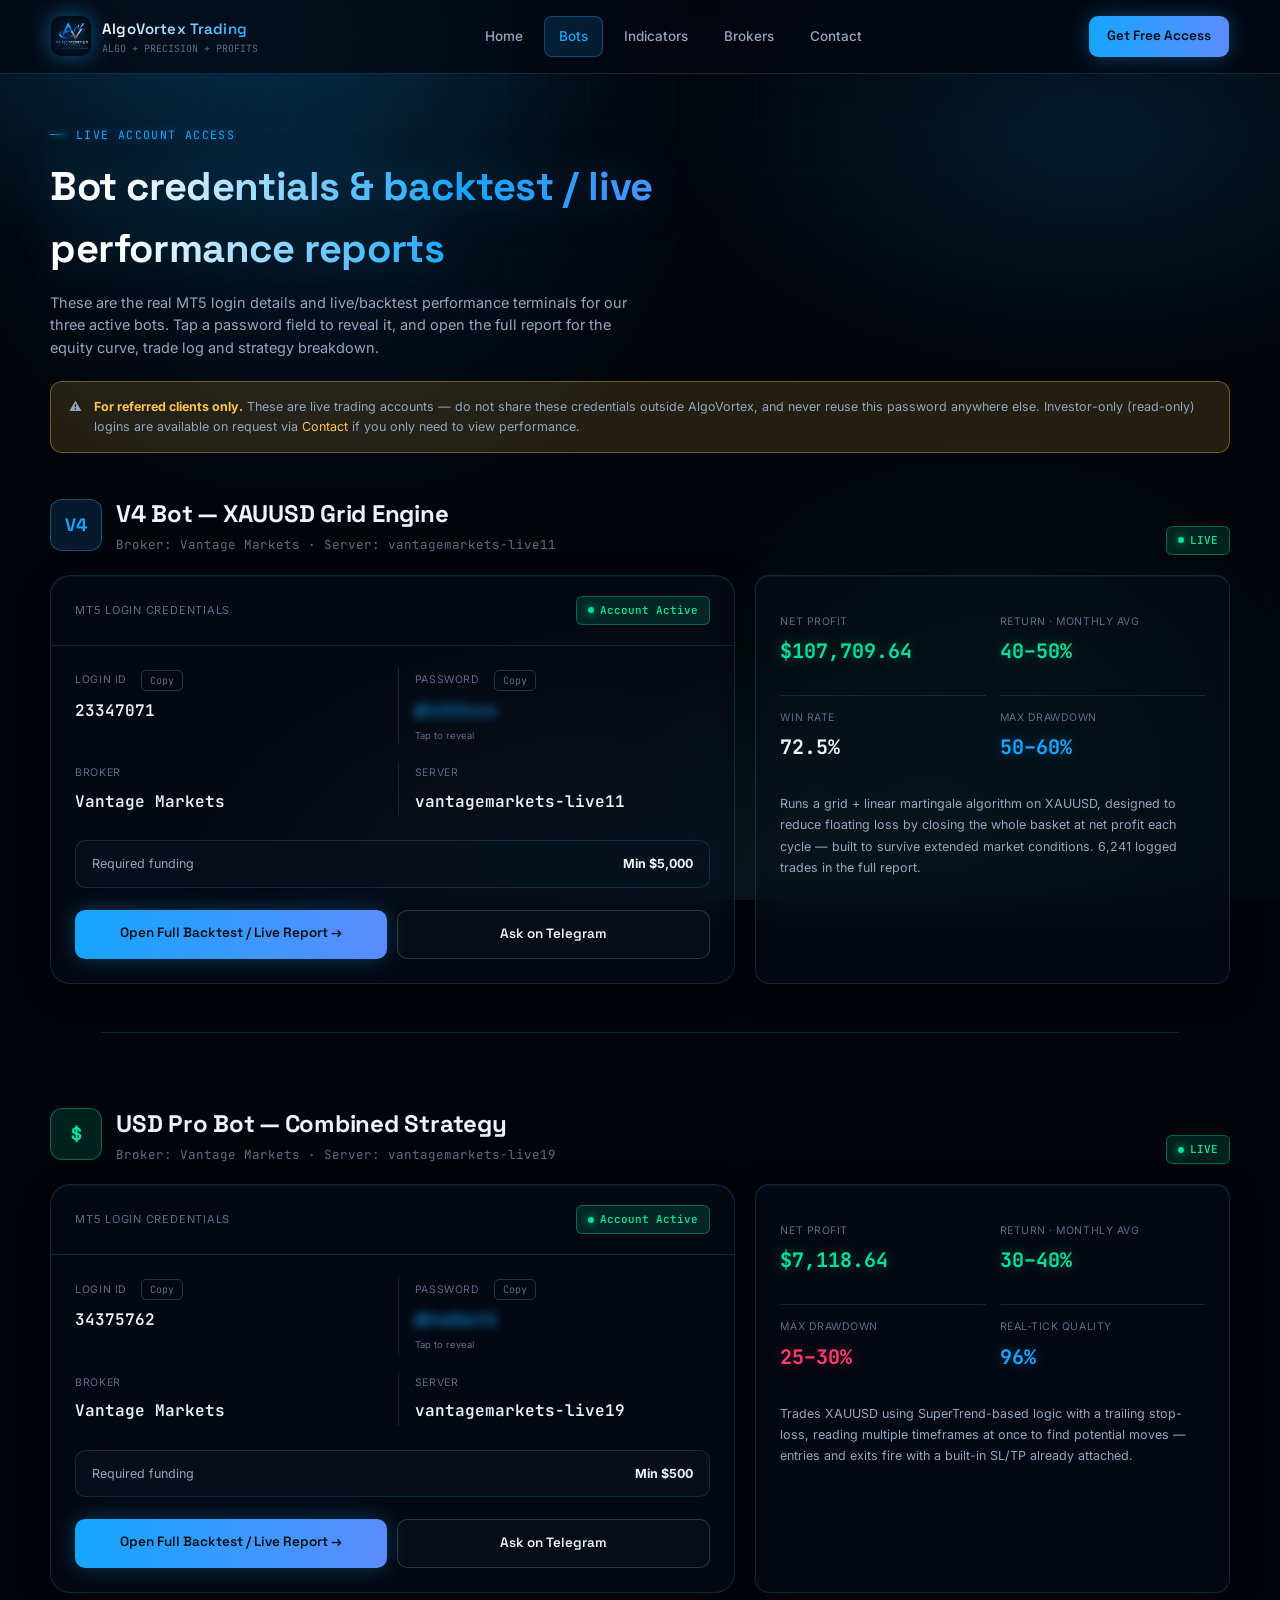
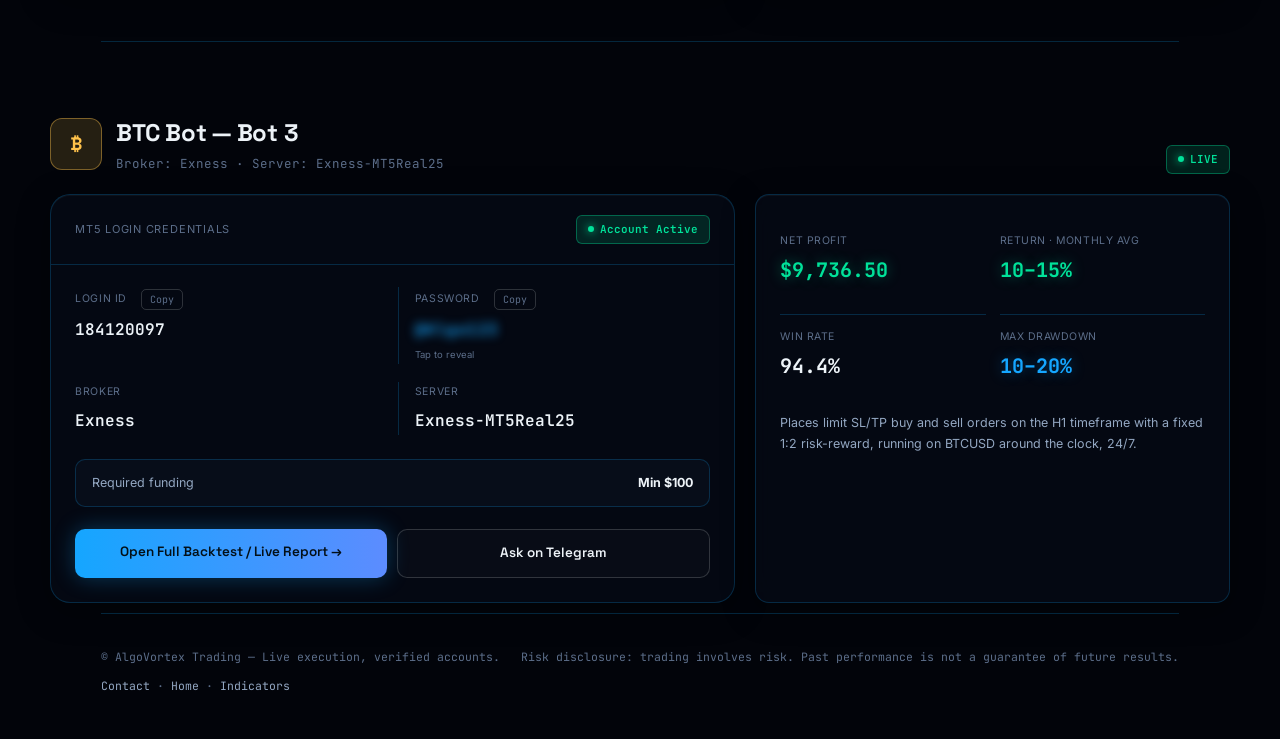
==== commit 71464c8c: "web complete" ====
--- a/bots.html
+++ b/bots.html
@@ -145,21 +145,21 @@
           <div class="v">vantagemarkets-live11</div>
         </div>
       </div>
-      <div class="fund-strip"><span>Required funding</span><b>$5,000</b></div>
+      <div class="fund-strip"><span>Required funding</span><b>Min $5,000</b></div>
       <div class="cred-actions">
         <a class="report-btn" href="V4_BOT.html">Open Full Backtest / Live Report →</a>
-        <a class="telegram-btn" href="https://t.me/+CesxwJ2XW11OGM1" target="_blank" rel="noopener">Ask on Telegram</a>
+        <a class="telegram-btn" href="https://t.me/+4xYcTjLd0-Y2MTA1" target="_blank" rel="noopener">Ask on Telegram</a>
       </div>
     </div>
 
     <div class="panel stat-card2">
       <div class="k-row">
         <div class="k-mini"><div class="kl">Net profit</div><div class="kv green">$107,709.64</div></div>
-        <div class="k-mini"><div class="kl">Total return</div><div class="kv green">17.95%</div></div>
+        <div class="k-mini"><div class="kl">Return · monthly avg</div><div class="kv green">40–50%</div></div>
         <div class="k-mini"><div class="kl">Win rate</div><div class="kv">72.5%</div></div>
-        <div class="k-mini"><div class="kl">Max drawdown</div><div class="kv btc">11.43%</div></div>
-      </div>
-      <div class="strategy-note">Grid-based engine on XAUUSD with 6,241 logged trades. Full equity curve, monthly breakdown and trade log are in the report.</div>
+        <div class="k-mini"><div class="kl">Max drawdown</div><div class="kv btc">50–60%</div></div>
+      </div>
+      <div class="strategy-note">Runs a grid + linear martingale algorithm on XAUUSD, designed to reduce floating loss by closing the whole basket at net profit each cycle — built to survive extended market conditions. 6,241 logged trades in the full report.</div>
     </div>
   </div>
 </section>
@@ -204,21 +204,21 @@
           <div class="v">vantagemarkets-live19</div>
         </div>
       </div>
-      <div class="fund-strip"><span>Required funding</span><b>$1,000</b></div>
+      <div class="fund-strip"><span>Required funding</span><b>Min $500</b></div>
       <div class="cred-actions">
         <a class="report-btn" href="USD_BOT.html">Open Full Backtest / Live Report →</a>
-        <a class="telegram-btn" href="https://t.me/+CesxwJ2XW11OGM1" target="_blank" rel="noopener">Ask on Telegram</a>
+        <a class="telegram-btn" href="https://t.me/+4xYcTjLd0-Y2MTA1" target="_blank" rel="noopener">Ask on Telegram</a>
       </div>
     </div>
 
     <div class="panel stat-card2">
       <div class="k-row">
         <div class="k-mini"><div class="kl">Net profit</div><div class="kv green">$7,118.64</div></div>
-        <div class="k-mini"><div class="kl">Return (on $5K)</div><div class="kv green">+142.37%</div></div>
-        <div class="k-mini"><div class="kl">Max drawdown</div><div class="kv red">-$1,717.92</div></div>
+        <div class="k-mini"><div class="kl">Return · monthly avg</div><div class="kv green">30–40%</div></div>
+        <div class="k-mini"><div class="kl">Max drawdown</div><div class="kv red">25–30%</div></div>
         <div class="k-mini"><div class="kl">Real-tick quality</div><div class="kv btc">96%</div></div>
       </div>
-      <div class="strategy-note">Four strategies combined on XAUUSD, reported over May 2025 – May 2026 on a $5,000 capital base.</div>
+      <div class="strategy-note">Trades XAUUSD using SuperTrend-based logic with a trailing stop-loss, reading multiple timeframes at once to find potential moves — entries and exits fire with a built-in SL/TP already attached.</div>
     </div>
   </div>
 </section>
@@ -263,21 +263,21 @@
           <div class="v">Exness-MT5Real25</div>
         </div>
       </div>
-      <div class="fund-strip"><span>Required funding</span><b>$1,000</b></div>
+      <div class="fund-strip"><span>Required funding</span><b>Min $100</b></div>
       <div class="cred-actions">
         <a class="report-btn" href="BTC_BOT.html">Open Full Backtest / Live Report →</a>
-        <a class="telegram-btn" href="https://t.me/+CesxwJ2XW11OGM1" target="_blank" rel="noopener">Ask on Telegram</a>
+        <a class="telegram-btn" href="https://t.me/+4xYcTjLd0-Y2MTA1" target="_blank" rel="noopener">Ask on Telegram</a>
       </div>
     </div>
 
     <div class="panel stat-card2">
       <div class="k-row">
         <div class="k-mini"><div class="kl">Net profit</div><div class="kv green">$9,736.50</div></div>
-        <div class="k-mini"><div class="kl">Total return</div><div class="kv green">973.6%</div></div>
+        <div class="k-mini"><div class="kl">Return · monthly avg</div><div class="kv green">10–15%</div></div>
         <div class="k-mini"><div class="kl">Win rate</div><div class="kv">94.4%</div></div>
-        <div class="k-mini"><div class="kl">Max drawdown</div><div class="kv btc">13.15%</div></div>
-      </div>
-      <div class="strategy-note">Crypto engine on BTCUSD with 143 logged trades and a tightly controlled drawdown.</div>
+        <div class="k-mini"><div class="kl">Max drawdown</div><div class="kv btc">10–20%</div></div>
+      </div>
+      <div class="strategy-note">Places limit SL/TP buy and sell orders on the H1 timeframe with a fixed 1:2 risk-reward, running on BTCUSD around the clock, 24/7.</div>
     </div>
   </div>
 </section>
